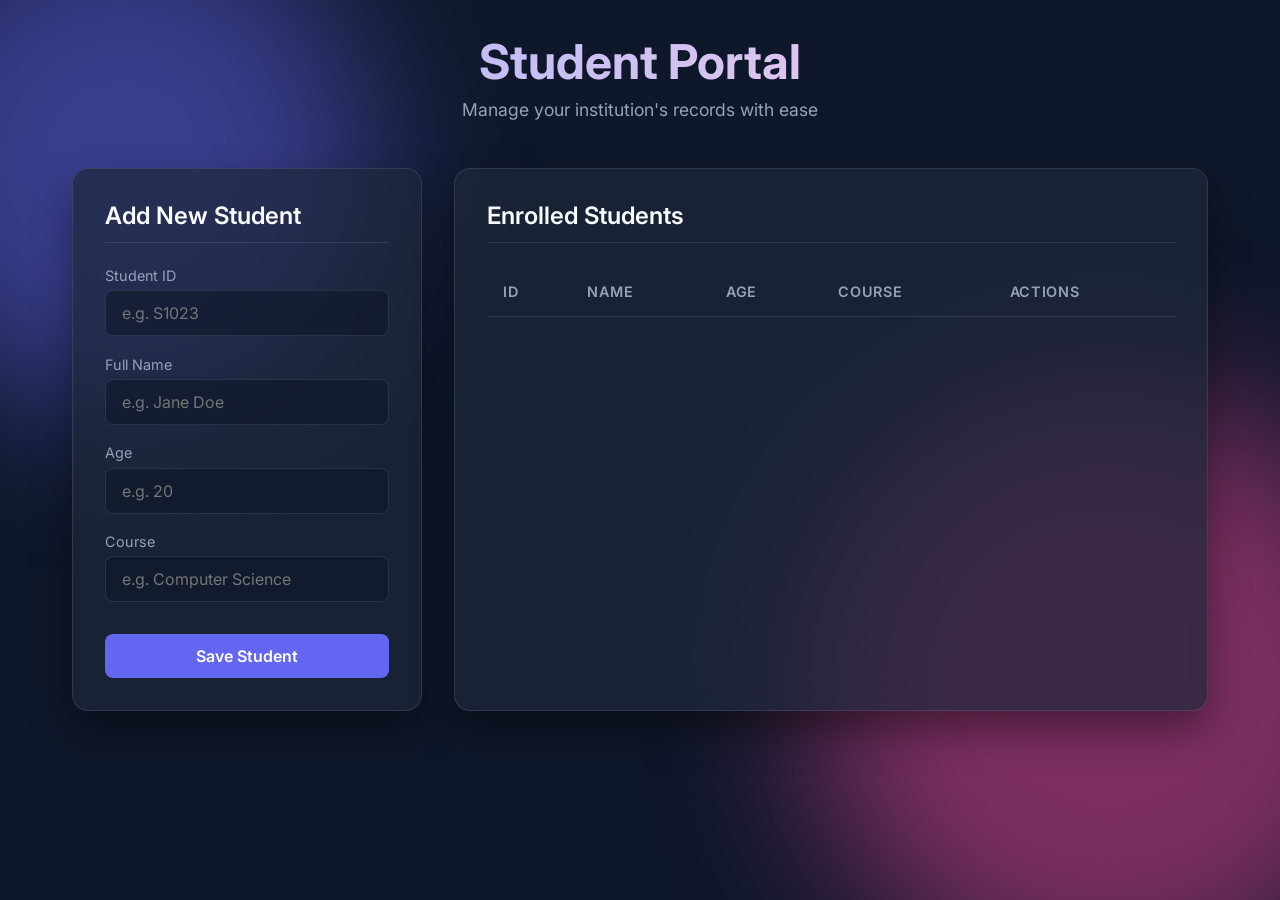
==== src/main/resources/static/index.html @ 124a959b "Initial commit: Spring Boot App with UI" ====
<!DOCTYPE html>
<html lang="en">
<head>
    <meta charset="UTF-8">
    <meta name="viewport" content="width=device-width, initial-scale=1.0">
    <title>Student Record Management</title>
    <link rel="stylesheet" href="style.css">
    <link href="https://fonts.googleapis.com/css2?family=Inter:wght@300;400;600;700&display=swap" rel="stylesheet">
</head>
<body>
    <div class="background-elements">
        <div class="blob blob-1"></div>
        <div class="blob blob-2"></div>
    </div>
    
    <div class="container">
        <header>
            <h1>Student Portal</h1>
            <p>Manage your institution's records with ease</p>
        </header>

        <main class="dashboard">
            <section class="form-section glass-panel">
                <h2 id="form-title">Add New Student</h2>
                <form id="student-form">
                    <input type="hidden" id="student-db-id">
                    
                    <div class="input-group">
                        <label for="studentId">Student ID</label>
                        <input type="text" id="studentId" required placeholder="e.g. S1023">
                    </div>
                    
                    <div class="input-group">
                        <label for="name">Full Name</label>
                        <input type="text" id="name" required placeholder="e.g. Jane Doe">
                    </div>
                    
                    <div class="input-group">
                        <label for="age">Age</label>
                        <input type="number" id="age" required min="1" placeholder="e.g. 20">
                    </div>
                    
                    <div class="input-group">
                        <label for="course">Course</label>
                        <input type="text" id="course" required placeholder="e.g. Computer Science">
                    </div>

                    <div class="form-actions">
                        <button type="submit" class="btn primary-btn" id="submit-btn">Save Student</button>
                        <button type="button" class="btn secondary-btn hidden" id="cancel-btn">Cancel Edit</button>
                    </div>
                </form>
            </section>

            <section class="table-section glass-panel">
                <h2>Enrolled Students</h2>
                <div class="table-container">
                    <table id="students-table">
                        <thead>
                            <tr>
                                <th>ID</th>
                                <th>Name</th>
                                <th>Age</th>
                                <th>Course</th>
                                <th>Actions</th>
                            </tr>
                        </thead>
                        <tbody id="student-list">
                            <!-- Data injected via JS -->
                        </tbody>
                    </table>
                </div>
            </section>
        </main>
    </div>

    <script src="app.js"></script>
</body>
</html>
---- src/main/resources/static/style.css ----
:root {
    --primary: #6366f1;
    --primary-hover: #4f46e5;
    --secondary: #ec4899;
    --bg-dark: #0f172a;
    --glass-bg: rgba(30, 41, 59, 0.7);
    --glass-border: rgba(255, 255, 255, 0.1);
    --text-main: #f8fafc;
    --text-muted: #94a3b8;
    --danger: #ef4444;
    --danger-hover: #dc2626;
    --success: #10b981;
}

* {
    box-sizing: border-box;
    margin: 0;
    padding: 0;
    font-family: 'Inter', sans-serif;
}

body {
    background-color: var(--bg-dark);
    color: var(--text-main);
    min-height: 100vh;
    overflow-x: hidden;
    position: relative;
}

/* Background animated blobs */
.background-elements {
    position: fixed;
    top: 0; left: 0; width: 100%; height: 100%;
    z-index: -1;
    overflow: hidden;
}
.blob {
    position: absolute;
    filter: blur(80px);
    opacity: 0.5;
    border-radius: 50%;
    animation: float 10s infinite alternate ease-in-out;
}
.blob-1 {
    top: -10%; left: -10%;
    width: 500px; height: 500px;
    background: var(--primary);
}
.blob-2 {
    bottom: -10%; right: -10%;
    width: 600px; height: 600px;
    background: var(--secondary);
    animation-delay: -5s;
}

@keyframes float {
    0% { transform: translate(0, 0) scale(1); }
    100% { transform: translate(50px, 50px) scale(1.1); }
}

/* Layout */
.container {
    max-width: 1200px;
    margin: 0 auto;
    padding: 2rem;
}

header {
    text-align: center;
    margin-bottom: 3rem;
    animation: fadeInDown 0.8s ease-out;
}
header h1 {
    font-size: 3rem;
    font-weight: 700;
    background: linear-gradient(to right, #a5b4fc, #fbcfe8);
    -webkit-background-clip: text;
    -webkit-text-fill-color: transparent;
    margin-bottom: 0.5rem;
}
header p {
    color: var(--text-muted);
    font-size: 1.1rem;
}

.dashboard {
    display: grid;
    grid-template-columns: 350px 1fr;
    gap: 2rem;
}

@media (max-width: 900px) {
    .dashboard {
        grid-template-columns: 1fr;
    }
}

/* Glassmorphism */
.glass-panel {
    background: var(--glass-bg);
    backdrop-filter: blur(12px);
    -webkit-backdrop-filter: blur(12px);
    border: 1px solid var(--glass-border);
    border-radius: 16px;
    padding: 2rem;
    box-shadow: 0 20px 40px rgba(0, 0, 0, 0.4);
    animation: fadeInUp 0.8s ease-out;
}

.glass-panel h2 {
    font-size: 1.5rem;
    margin-bottom: 1.5rem;
    font-weight: 600;
    border-bottom: 1px solid var(--glass-border);
    padding-bottom: 0.75rem;
}

/* Forms */
.input-group {
    margin-bottom: 1.2rem;
}
.input-group label {
    display: block;
    margin-bottom: 0.4rem;
    font-size: 0.9rem;
    color: var(--text-muted);
}
.input-group input {
    width: 100%;
    padding: 0.75rem 1rem;
    border-radius: 8px;
    border: 1px solid var(--glass-border);
    background: rgba(15, 23, 42, 0.6);
    color: var(--text-main);
    font-size: 1rem;
    transition: all 0.3s ease;
}
.input-group input:focus {
    outline: none;
    border-color: var(--primary);
    box-shadow: 0 0 0 2px rgba(99, 102, 241, 0.2);
}

.form-actions {
    display: flex;
    gap: 1rem;
    margin-top: 2rem;
}

.btn {
    padding: 0.75rem 1.5rem;
    border: none;
    border-radius: 8px;
    font-weight: 600;
    font-size: 1rem;
    cursor: pointer;
    transition: all 0.2s ease;
    flex: 1;
}

.primary-btn {
    background: var(--primary);
    color: white;
}
.primary-btn:hover {
    background: var(--primary-hover);
    transform: translateY(-2px);
    box-shadow: 0 4px 12px rgba(99, 102, 241, 0.4);
}

.secondary-btn {
    background: transparent;
    color: var(--text-main);
    border: 1px solid var(--text-muted);
}
.secondary-btn:hover {
    background: rgba(255, 255, 255, 0.1);
}

.action-btn {
    padding: 0.4rem 0.8rem;
    border-radius: 6px;
    font-size: 0.85rem;
    flex: none;
}
.edit-btn {
    background: var(--primary);
    color: white;
}
.delete-btn {
    background: var(--danger);
    color: white;
}
.delete-btn:hover { background: var(--danger-hover); }

/* Table */
.table-container {
    overflow-x: auto;
}
table {
    width: 100%;
    border-collapse: collapse;
}
th, td {
    padding: 1rem;
    text-align: left;
    border-bottom: 1px solid var(--glass-border);
}
th {
    color: var(--text-muted);
    font-weight: 600;
    font-size: 0.9rem;
    text-transform: uppercase;
    letter-spacing: 0.05em;
}
tbody tr {
    transition: background-color 0.2s ease;
}
tbody tr:hover {
    background-color: rgba(255, 255, 255, 0.05);
}
.actions-cell {
    display: flex;
    gap: 0.5rem;
}

.hidden {
    display: none !important;
}

/* Animations */
@keyframes fadeInUp {
    from { opacity: 0; transform: translateY(20px); }
    to { opacity: 1; transform: translateY(0); }
}
@keyframes fadeInDown {
    from { opacity: 0; transform: translateY(-20px); }
    to { opacity: 1; transform: translateY(0); }
}
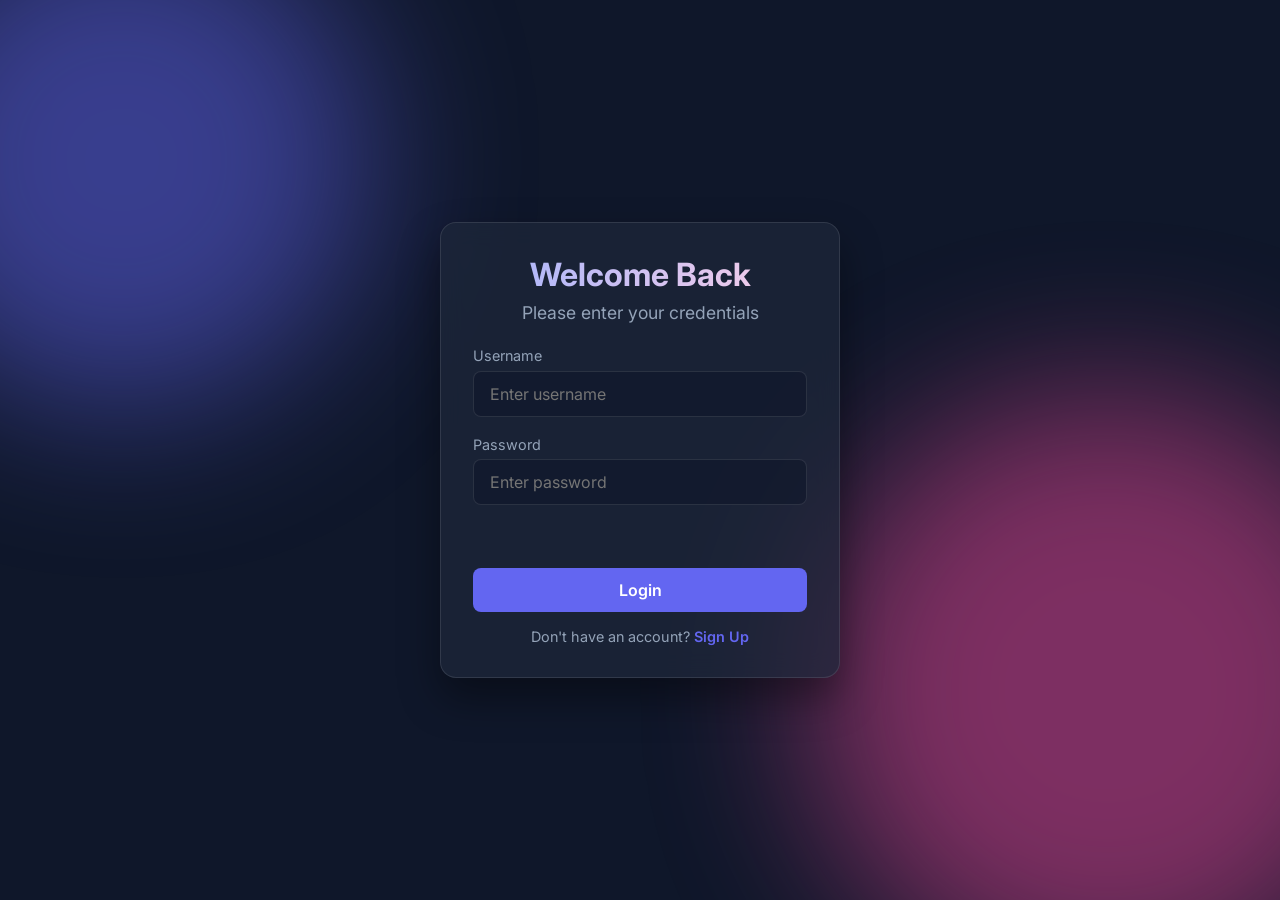
==== commit be3efeca: "feat: implement login page and persistent H2 storage" ====
--- a/src/main/resources/static/index.html
+++ b/src/main/resources/static/index.html
@@ -15,9 +15,24 @@
     
     <div class="container">
         <header>
+            <div style="display: flex; justify-content: space-between; align-items: center; margin-bottom: 1rem;">
+                <div id="user-info" style="color: var(--text-muted); font-size: 0.9rem;"></div>
+                <button id="logout-btn" class="btn action-btn delete-btn" style="width: auto; padding: 0.5rem 1rem;">Logout</button>
+            </div>
             <h1>Student Portal</h1>
             <p>Manage your institution's records with ease</p>
         </header>
+        <script>
+            if (!localStorage.getItem('user')) {
+                window.location.href = 'login.html';
+            }
+            const user = JSON.parse(localStorage.getItem('user'));
+            document.getElementById('user-info').innerText = `Logged in as: ${user.username}`;
+            document.getElementById('logout-btn').addEventListener('click', () => {
+                localStorage.removeItem('user');
+                window.location.href = 'login.html';
+            });
+        </script>
 
         <main class="dashboard">
             <section class="form-section glass-panel">
